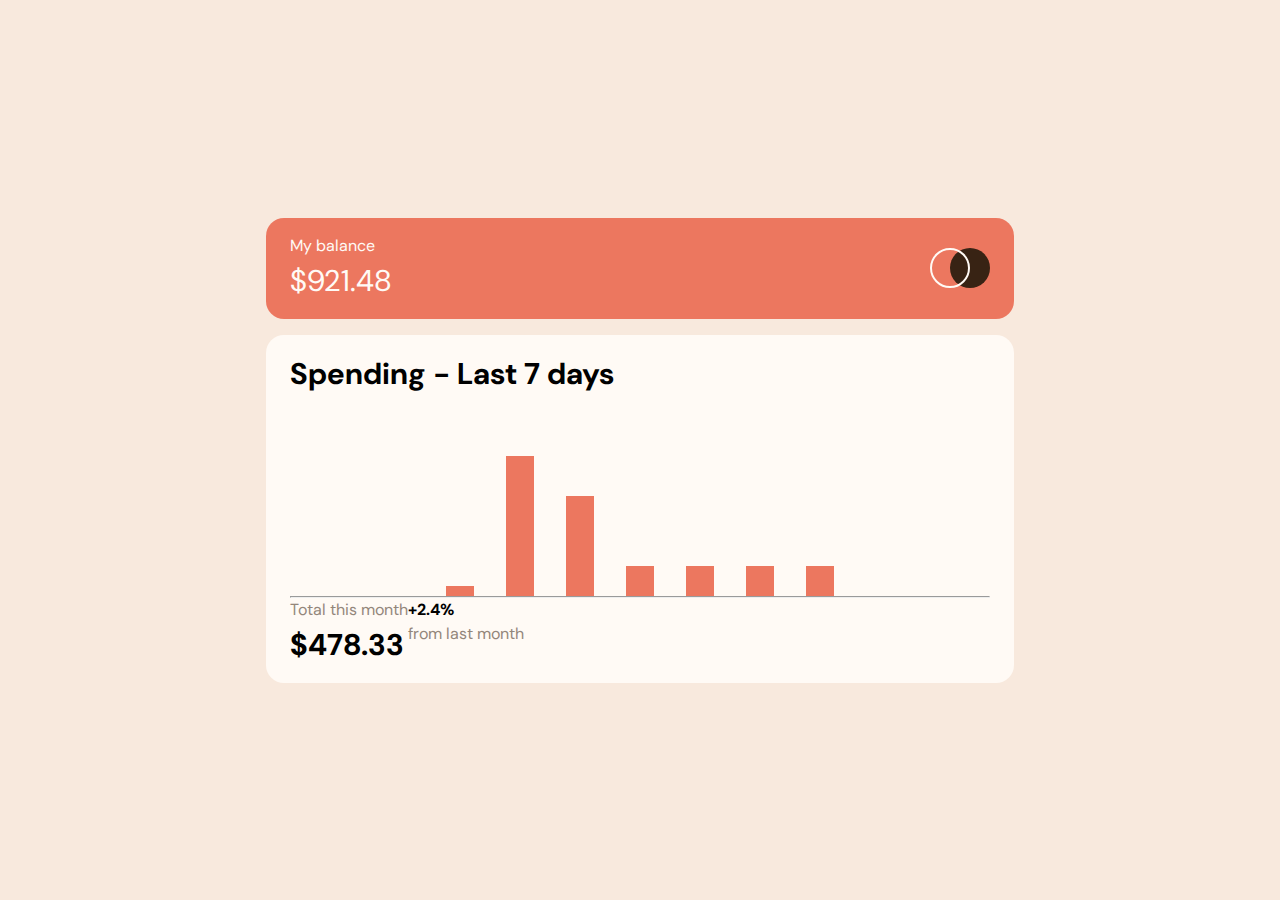
==== expenses-chart-component-main/index.html @ 2d07ca24 "starting" ====
<!DOCTYPE html>
<html lang="en">
  <head>
    <meta charset="UTF-8" />
    <meta name="viewport" content="width=device-width, initial-scale=1.0" />
    <!-- displays site properly based on user's device -->
    <link rel="stylesheet" href="style.css" />
    <link rel="preconnect" href="https://fonts.googleapis.com" />
    <link rel="preconnect" href="https://fonts.gstatic.com" crossorigin />
    <link
      href="https://fonts.googleapis.com/css2?family=DM+Sans:wght@400;700&display=swap"
      rel="stylesheet"
    />
    <link
      rel="icon"
      type="image/png"
      sizes="32x32"
      href="./images/favicon-32x32.png"
    />

    <title>Frontend Mentor | Expenses chart component</title>
  </head>
  <body>
    <div class="card">
      <header class="container">
        <div class="flex | headerbox">
          <div class="fc-100">
            My balance
            <p class="fs-700">$921.48</p>
          </div>
          <div class="flex | circles">
            <div class="white"></div>
            <div class="black"></div>
          </div>
        </div>
      </header>
      <main class="container">
        <h1 class="fw-bold fs-700">Spending - Last 7 days</h1>
          <ul class="fc-600 | chart">
            <li>
              <span style="height:5%" title="mon"></span>
            </li>
            <li>
              <span style="height:70%" title="tue"></span>
            </li>
            <li>
              <span style="height:50%" title="wed"></span>
            </li>
            <li>
              <span style="height:15%" title="thu"></span>
            </li>
            <li>
              <span style="height:15%" title="fri"></span>
            </li>
            <li>
              <span style="height:15%" title="sat"></span>
            </li>
            <li>
              <span style="height:15%" title="sun"></span>
            </li>
          </ul>    
        <hr/>
        <div class="flex">
          <div>
            <h2 class="fc-600">Total this month</h2>
            <p class="fw-bold fs-700">$478.33</p>
          </div>
          <div>
            <p class="fw-bold">+2.4%</p>
            <p class="fc-600">from last month</p>
          </div>
        </div>
      </main>
    </div>
  </body>
</html>
---- expenses-chart-component-main/style.css ----
:root {
  --color-primary-500: hsl(10, 79%, 65%);
  --color-primary-300: hsl(186, 34%, 60%);

  --color-neutral-900: hsl(25, 47%, 15%);
  --color-neutral-600: hsl(28, 10%, 53%);
  --color-neutral-300: hsl(27, 66%, 92%);
  --color-neutral-100: hsl(33, 100%, 98%);

  --fs-300: 0.8125rem;
  --fs-400: 0.875rem;
  --fs-500: 0.9375rem;
  --fs-600: 1.4rem;
  --fs-650: 1.6rem;
  --fs-700: 1.875rem;
  --fs-800: 2.5rem;
  --fs-900: 3.5rem;

  --ff-neutral: 'DM Sans', sans-serif;

  --fw-regular: 400;
  --fw-bold: 700;
}

/* Resets */

/* Box sizing rules */
*,
*::before,
*::after {
  box-sizing: border-box;
}

/* Remove default margin */
* {
  margin: 0;
  padding: 0;
  font: inherit;
}

/* Remove list styles on ul, ol elements with a list role, which suggests default styling will be removed */
ul[role="list"],
ol[role="list"] {
  list-style: none;
}

/* Set core root defaults */
html:focus-within {
  scroll-behavior: smooth;
}

html,
body {
  height: 100%;
}

/* Set core body defaults */
body {
  text-rendering: optimizeSpeed;
  line-height: 1.5;
}

/* A elements that don't have a class get default styles */
a:not([class]) {
  text-decoration-skip-ink: auto;
}

/* Make images easier to work with */
img,
picture,
svg {
  max-width: 100%;
  display: block;
}

/* Remove all animations, transitions and smooth scroll for people that prefer not to see them */
@media (prefers-reduced-motion: reduce) {
  html:focus-within {
    scroll-behavior: auto;
  }

  *,
  *::before,
  *::after {
    animation-duration: 0.01ms !important;
    animation-iteration-count: 1 !important;
    transition-duration: 0.01ms !important;
    scroll-behavior: auto !important;
  }
}

/* general styling */

body {
  background-color: var(--color-neutral-300);
  font-family: var(--ff-neutral);
  font-weight: var(--fw-regular);
  font-size: 16px;
}

.card {
  display: grid;
  height: 100%;
  width: 100%;
  justify-content: center;
  align-content: center;
  gap: 1rem;
}

/* header */
header {
  background-color: var(--color-primary-500);
}

.headerbox {
  justify-content: space-between;
  align-items: center;
}

.white {
  position: relative;
  left: 20px;
  height: 40px;
  width: 40px;
  border-radius: 50%;
  border: 0.125rem solid var(--color-neutral-100);
}

.black {
  height: 40px;
  width: 40px;
  background-color: var(--color-neutral-900);
  border-radius: 50%;
}

/* main */
main {
  background-color: var(--color-neutral-100);
}

.chart {
  display: table;
  table-layout: fixed;

  width: 60%;
  max-width: 700px;
  height: 200px;
  margin: 0 auto;

  background-image: linear-gradient(bottom, rgba(0, 0, 0, 0.1) 2%, transparent 2%);
  background-size: 100% 50px;
  background-position: left top;
}

li {
  position: relative;
  display: table-cell;
  vertical-align: bottom;
  height: 200px;
}

span {
  margin: 0 1em;
  display: block;
  background: var(--color-primary-500);
}


/* helpers */
.container {
  max-width: 1200px;
  padding: 1rem 1.5rem;
  border-radius: 1.125rem;
}

.fc-100 {
  color: var(--color-neutral-100);
}

.fc-600 {
  color: var(--color-neutral-600);
}

.fw-bold {
  font-weight: var(--fw-bold);
}

.fs-500 {
  font-size: var(--fs-500);
}

.fs-600 {
  font-size: var(--fs-600);
}

.fs-700 {
  font-size: var(--fs-700);
}

.grid {
  display: grid;
}

.flex {
  display: flex;
}
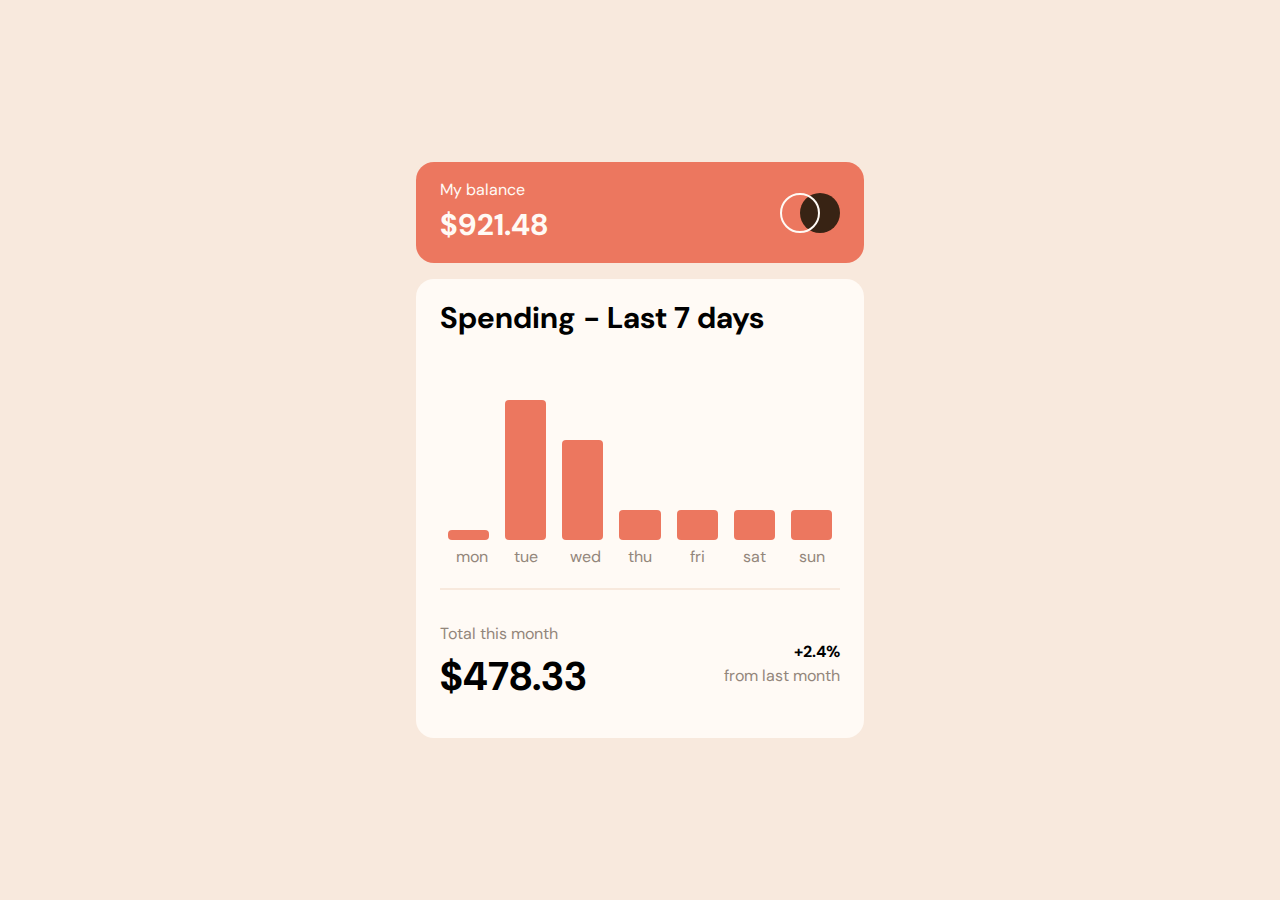
==== commit 280a7783: "front done" ====
--- a/expenses-chart-component-main/index.html
+++ b/expenses-chart-component-main/index.html
@@ -26,7 +26,7 @@
         <div class="flex | headerbox">
           <div class="fc-100">
             My balance
-            <p class="fs-700">$921.48</p>
+            <p class="fs-700 fw-bold">$921.48</p>
           </div>
           <div class="flex | circles">
             <div class="white"></div>
@@ -34,38 +34,38 @@
           </div>
         </div>
       </header>
-      <main class="container">
+      <main class="container grid">
         <h1 class="fw-bold fs-700">Spending - Last 7 days</h1>
           <ul class="fc-600 | chart">
             <li>
-              <span style="height:5%" title="mon"></span>
+              <span style="height:5%" title="mon" data-spent="52.24"></span>
             </li>
             <li>
-              <span style="height:70%" title="tue"></span>
+              <span style="height:70%" title="tue" data-spent="52.24"></span>
             </li>
             <li>
-              <span style="height:50%" title="wed"></span>
+              <span style="height:50%" title="wed" data-spent="52.24"></span>
             </li>
             <li>
-              <span style="height:15%" title="thu"></span>
+              <span style="height:15%" title="thu" data-spent="52.24"></span>
             </li>
             <li>
-              <span style="height:15%" title="fri"></span>
+              <span style="height:15%" title="fri" data-spent="52.24"></span>
             </li>
             <li>
-              <span style="height:15%" title="sat"></span>
+              <span style="height:15%" title="sat" data-spent="52.24"></span>
             </li>
             <li>
-              <span style="height:15%" title="sun"></span>
+              <span style="height:15%" title="sun" data-spent="52.24"></span>
             </li>
           </ul>    
         <hr/>
-        <div class="flex">
+        <div class="flex | footer">
           <div>
             <h2 class="fc-600">Total this month</h2>
-            <p class="fw-bold fs-700">$478.33</p>
+            <p class="fw-bold fs-800">$478.33</p>
           </div>
-          <div>
+          <div class="end">
             <p class="fw-bold">+2.4%</p>
             <p class="fc-600">from last month</p>
           </div>
--- a/expenses-chart-component-main/style.css
+++ b/expenses-chart-component-main/style.css
@@ -96,6 +96,7 @@
   font-family: var(--ff-neutral);
   font-weight: var(--fw-regular);
   font-size: 16px;
+  padding: 1rem;
 }
 
 .card {
@@ -138,18 +139,13 @@
   background-color: var(--color-neutral-100);
 }
 
+/* chart */
 .chart {
   display: table;
   table-layout: fixed;
 
-  width: 60%;
-  max-width: 700px;
-  height: 200px;
-  margin: 0 auto;
-
-  background-image: linear-gradient(bottom, rgba(0, 0, 0, 0.1) 2%, transparent 2%);
-  background-size: 100% 50px;
-  background-position: left top;
+  width: 100%;
+  max-width: 400px;
 }
 
 li {
@@ -160,11 +156,57 @@
 }
 
 span {
-  margin: 0 1em;
+  margin: 0 .5em;
   display: block;
-  background: var(--color-primary-500);
-}
-
+  height: attr(data-height);
+  background-color: var(--color-primary-500);
+  border-radius: .25rem;
+}
+
+span:hover{
+  background-color: rgba(118, 181, 188, 0.3);
+}
+
+span:hover::before{
+  color: var(--color-neutral-100);
+  content: attr(data-spent);
+  position: absolute;
+  left: 0;
+  right: 0;
+  text-align: center;
+  background-color: var(--color-neutral-900);
+  padding: 5px;
+  border-radius: .25rem;
+}
+
+span::after {
+  position: absolute;
+  left: 0;
+  right: 0;
+  top: 100%;
+  padding: 5px 1em 0;
+  display: block;
+  text-align: center;
+  content: attr(title);
+}
+
+hr{
+  margin: 3rem 0 2rem 0;
+  height: 1px;
+  border: 0;
+  border-top: 2px solid var(--color-neutral-300);
+}
+
+/* footer */
+.footer{
+  justify-content: space-between;
+  align-items: center;
+  margin-bottom: 1rem;
+}
+
+.end{
+  text-align: end;
+}
 
 /* helpers */
 .container {
@@ -197,6 +239,10 @@
   font-size: var(--fs-700);
 }
 
+.fs-800 {
+  font-size: var(--fs-800);
+}
+
 .grid {
   display: grid;
 }
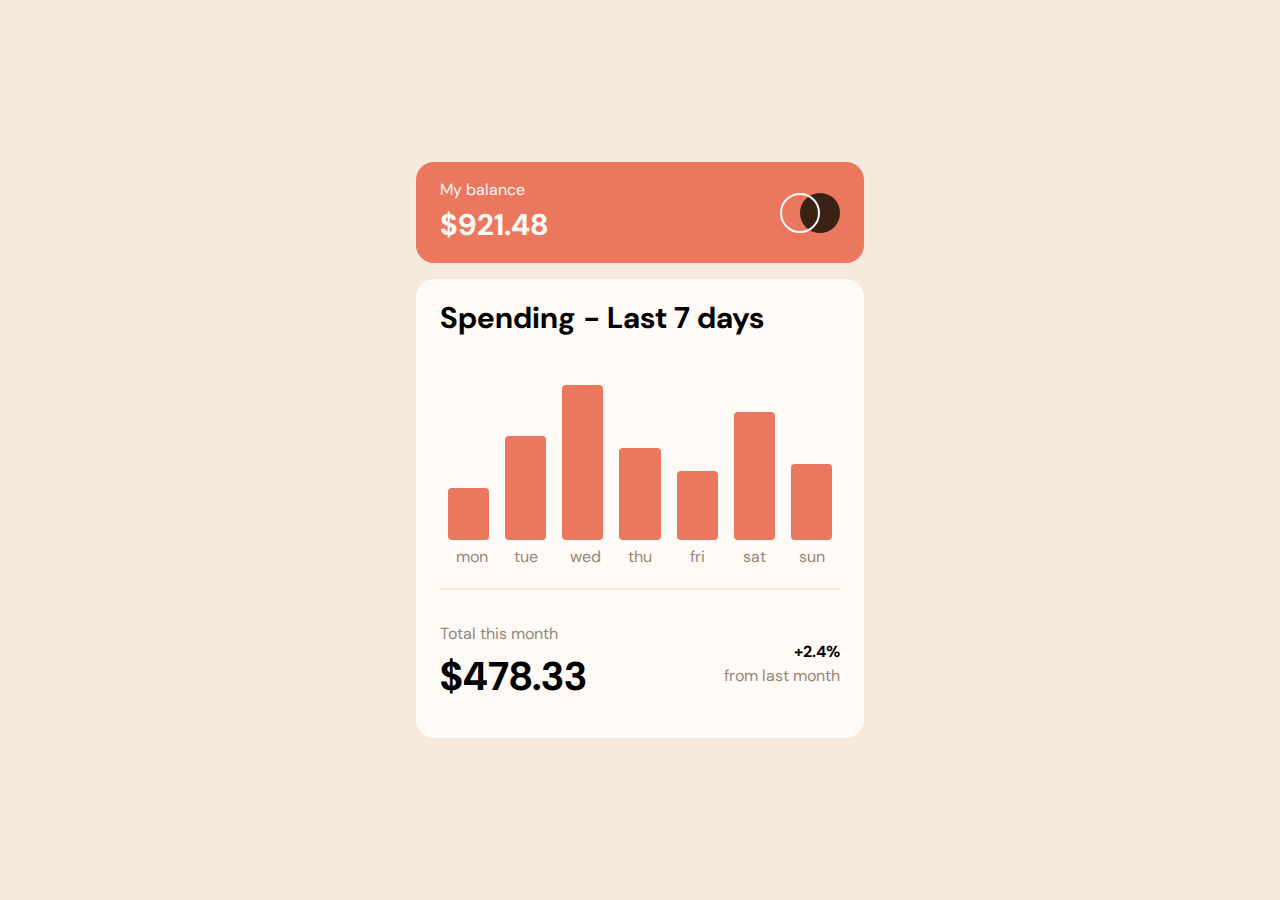
==== commit 63665d3a: "done" ====
--- a/expenses-chart-component-main/index.html
+++ b/expenses-chart-component-main/index.html
@@ -38,25 +38,25 @@
         <h1 class="fw-bold fs-700">Spending - Last 7 days</h1>
           <ul class="fc-600 | chart">
             <li>
-              <span style="height:5%" title="mon" data-spent="52.24"></span>
+              <span class="chartBar"title="mon" data-spent="1"></span>
             </li>
             <li>
-              <span style="height:70%" title="tue" data-spent="52.24"></span>
+              <span class="chartBar" title="tue" data-spent="2"></span>
             </li>
             <li>
-              <span style="height:50%" title="wed" data-spent="52.24"></span>
+              <span class="chartBar" title="wed" data-spent="3"></span>
             </li>
             <li>
-              <span style="height:15%" title="thu" data-spent="52.24"></span>
+              <span class="chartBar" title="thu" data-spent="0"></span>
             </li>
             <li>
-              <span style="height:15%" title="fri" data-spent="52.24"></span>
+              <span class="chartBar" title="fri" data-spent="0"></span>
             </li>
             <li>
-              <span style="height:15%" title="sat" data-spent="52.24"></span>
+              <span class="chartBar" title="sat" data-spent="0"></span>
             </li>
             <li>
-              <span style="height:15%" title="sun" data-spent="52.24"></span>
+              <span class="chartBar" title="sun" data-spent="0"></span>
             </li>
           </ul>    
         <hr/>
@@ -72,5 +72,6 @@
         </div>
       </main>
     </div>
+    <script src="script.js"></script>
   </body>
 </html>
--- a/expenses-chart-component-main/style.css
+++ b/expenses-chart-component-main/style.css
@@ -156,6 +156,7 @@
 }
 
 span {
+  --popup-bottom: 100%;
   margin: 0 .5em;
   display: block;
   height: attr(data-height);
@@ -173,6 +174,7 @@
   position: absolute;
   left: 0;
   right: 0;
+  bottom: var(--popup-bottom);
   text-align: center;
   background-color: var(--color-neutral-900);
   padding: 5px;
